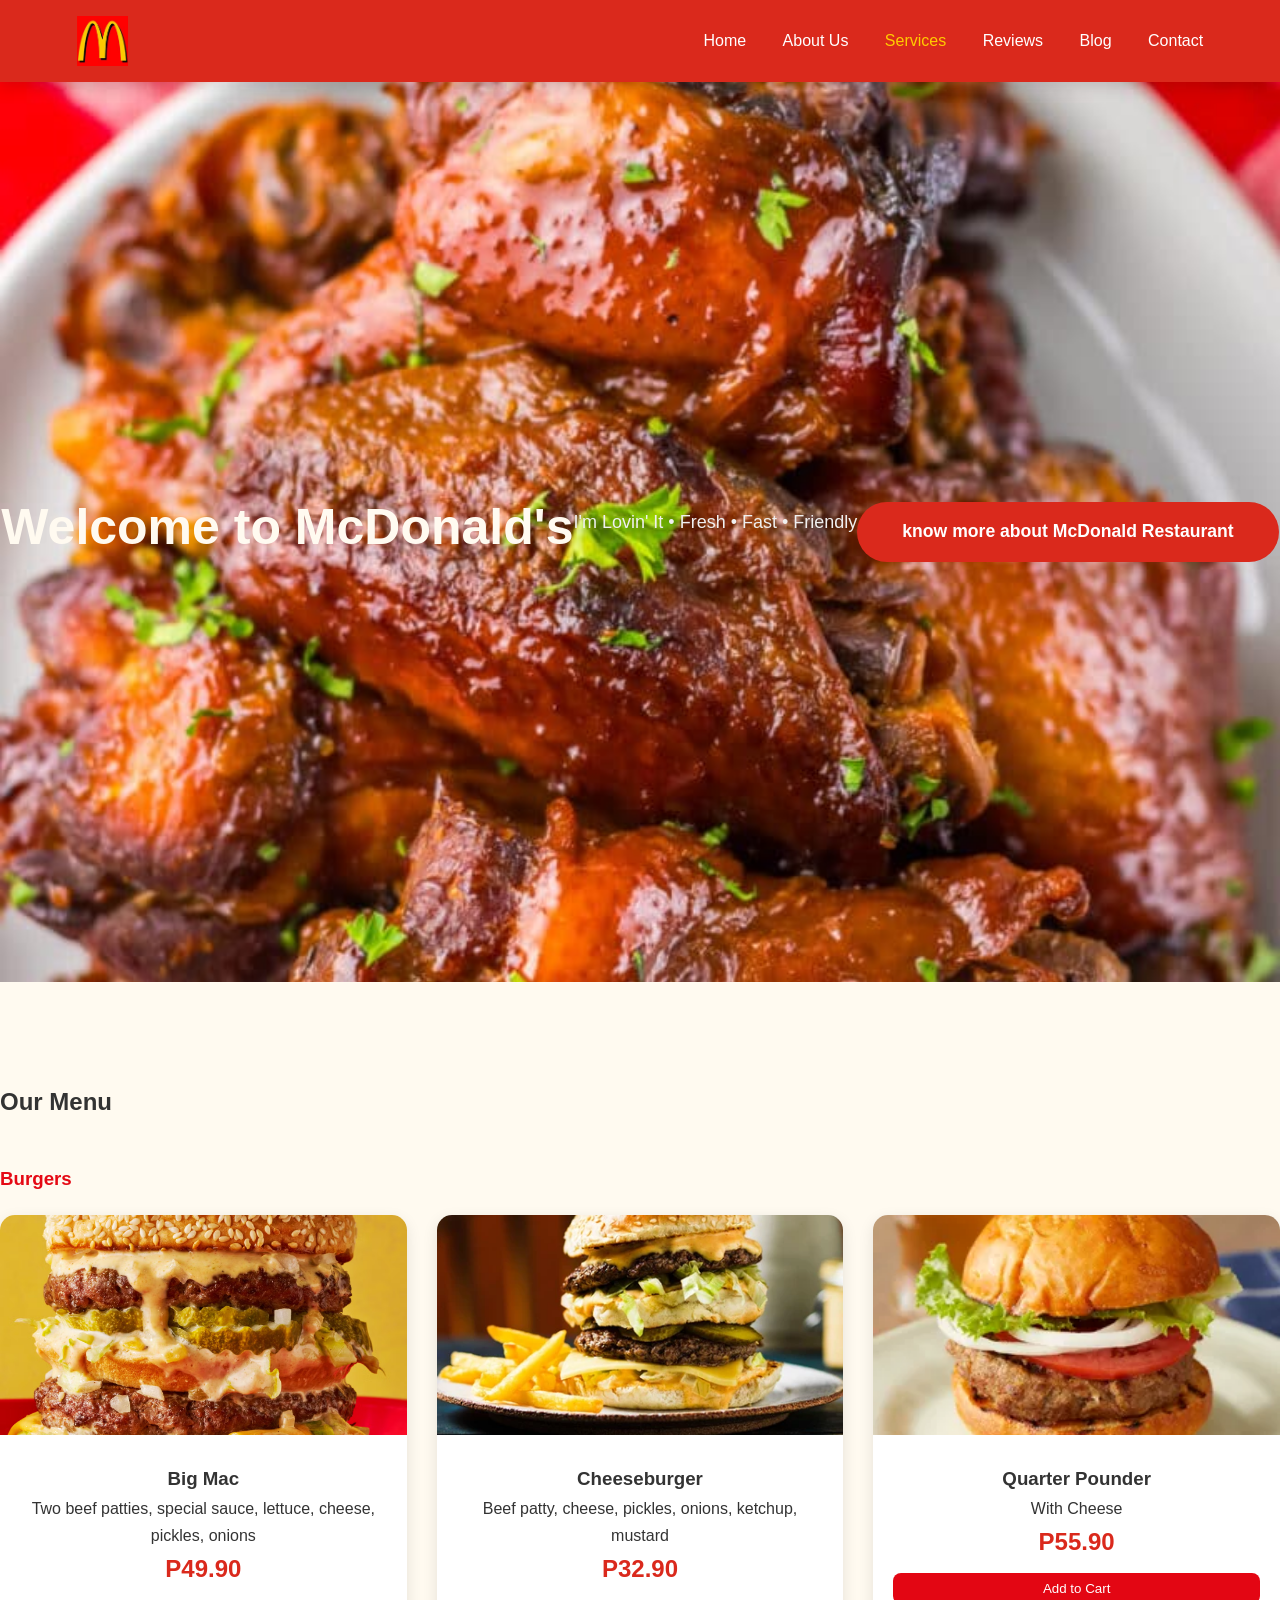
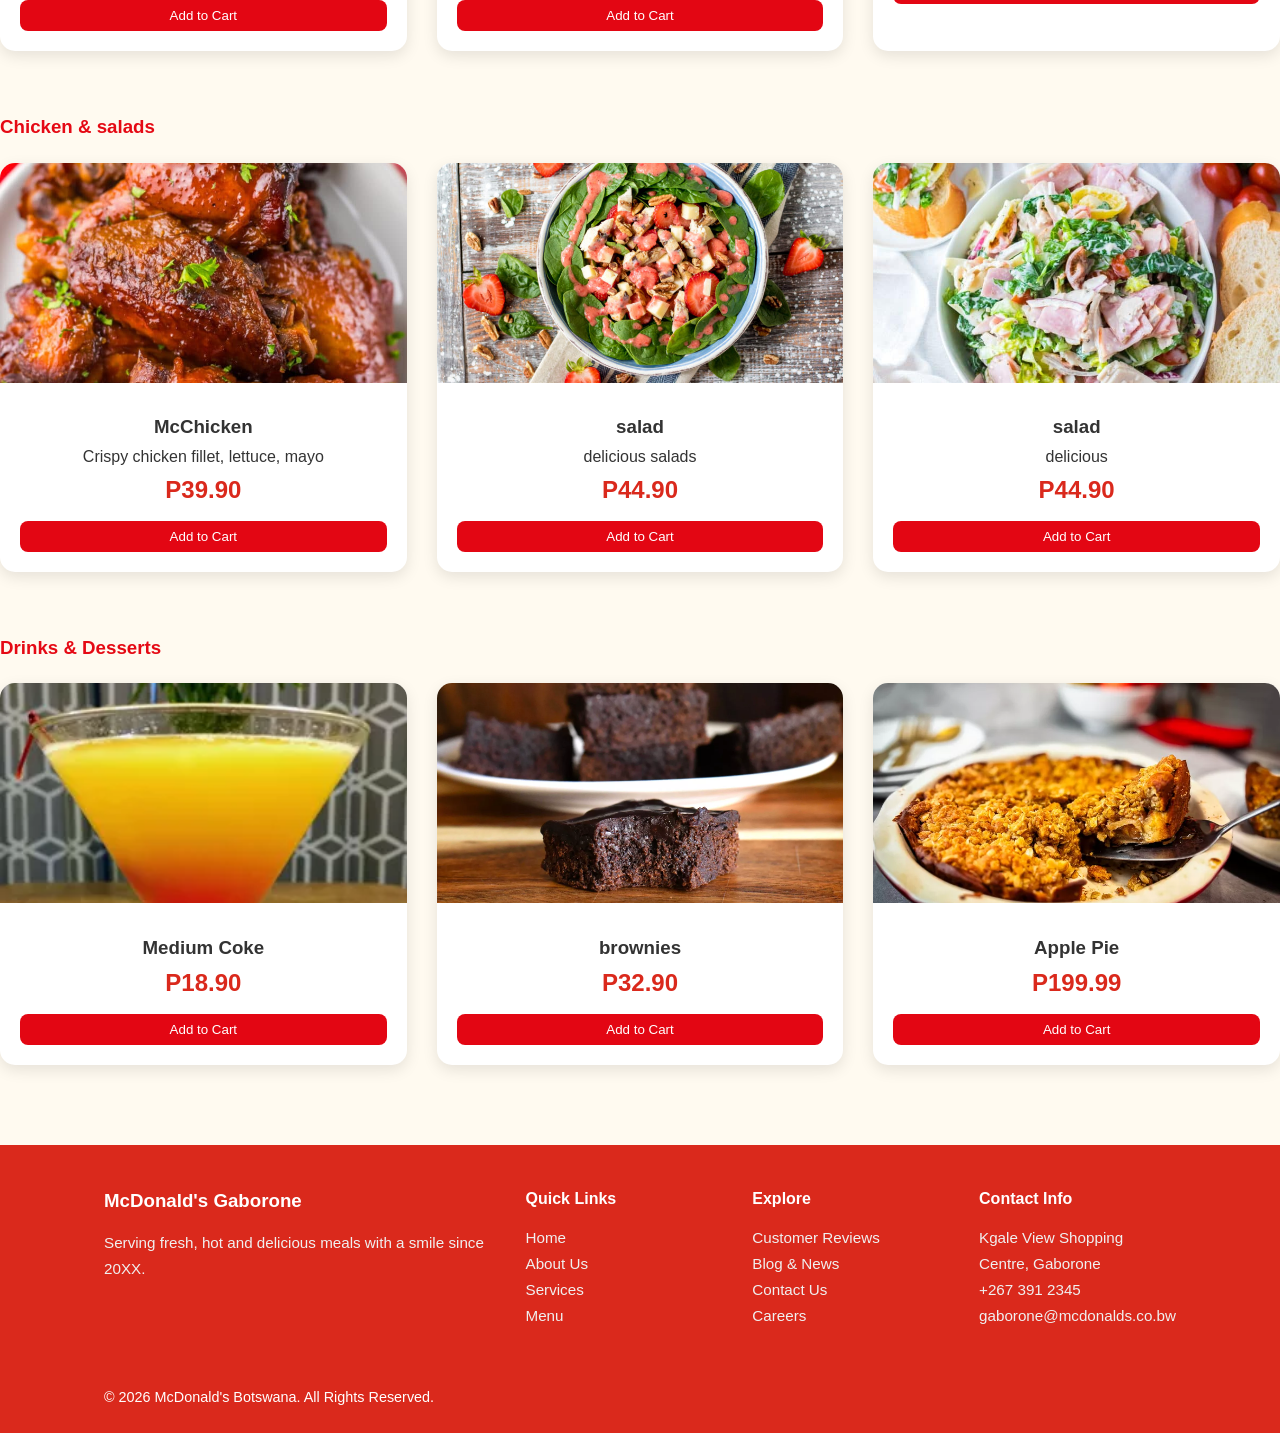
==== services.html @ b5c473f5 "add website files" ====
<!DOCTYPE html>
<html lang="en">
<head>
    <meta charset="UTF-8">
    <meta name="viewport" content="width=device-width, initial-scale=1.0">
    <title>Our Services | McDonald's </title>
    <link rel="stylesheet" href="style.css">
    <link href="https://cdn.jsdelivr.net/npm/bootstrap@5.3.3/dist/css/bootstrap.min.css" rel="style.css">
    
</head>
<body>

    <header>
        <div class="logo">
            <img src="images/logo.jpg" alt="Mc Donald logo" class="logo-img">
        </div>
        <nav>
            <a href="index.html">Home</a>
            <a href="about-us.html">About Us</a>
            <a href="services.html">Services</a>
            <a href="reviews.html">Reviews</a>
            <a href="blog.html">Blog</a>
            <a href="contact.html">Contact</a>
        </nav>
    </header>
    <section class="hero">
        <h1>Welcome to McDonald's </h1>
        <p class="tagline">I'm Lovin' It • Fresh • Fast • Friendly</p>
        <a href="services.html" class="btn">know more about McDonald Restaurant</a>
        <!-- Hero Section -->
    </section>
   
 

    <section style="padding-top: 100px;">
        <h2>Our Menu</h2>
        
        <!-- Burgers -->
        <h3 style="margin: 40px 0 20px; color: #E50914;">Burgers</h3>
        <div class="menu-grid">
            <div class="menu-card">
                <img src="images/big-mac.avif" alt="Big Mac">
                <div class="menu-info">
                    <h3>Big Mac</h3>
                    <p>Two beef patties, special sauce, lettuce, cheese, pickles, onions</p>
                    <p class="price">P49.90</p>
                </div>
            </div>
            <div class="menu-card">
                <img src="images/Cheeseburger.webp" alt="Cheeseburger">
                <div class="menu-info">
                    <h3>Cheeseburger</h3>
                    <p>Beef patty, cheese, pickles, onions, ketchup, mustard</p>
                    <p class="price">P32.90</p>
                </div>
            </div>
            <div class="menu-card">
                <img src="images/burger.webp" alt="Quarter Pounder">
                <div class="menu-info">
                    <h3>Quarter Pounder</h3>
                    <p>With Cheese</p>
                    <p class="price">P55.90</p>
                </div>
            </div>
        </div>
    </section>
        <section>
        <h3 style="margin: 60px 0 20px; color: #E50914;">Chicken & salads</h3>
        <div class="menu-grid">
            <div class="menu-card">
                <img src="images/chicken.jpg" alt="McChicken">
                <div class="menu-info">
                    <h3>McChicken</h3>
                    <p>Crispy chicken fillet, lettuce, mayo</p>
                    <p class="price">P39.90</p>
                </div>
            </div>
            <div class="menu-card">
                <img src="images/salad2.jpg" alt="salad ">
                <div class="menu-info">
                    <h3>salad</h3>
                    <p>delicious salads</p>
                    <p class="price">P44.90</p>
                </div>
            </div>
        
         <div class="menu-card">
                <img src="images/salad.jpg" alt="salad">
                <div class="menu-info">
                    <h3>salad</h3>
                    <p>delicious</p>
                    <p class="price">P44.90</p>
                </div>
            </div>
        </div>
        </section>
        
             <section>
        <h3 style="margin: 60px 0 20px; color: #E50914;">Drinks & Desserts</h3>
        <div class="menu-grid">
            <div class="menu-card">
                <img src="images/drink.webp" alt="pineapple drink">
                <div class="menu-info">
                    <h3>Medium Coke</h3>
                    <p class="price">P18.90</p>
                </div>
            </div>
            <div class="menu-card">
                <img src="images/brownies.webp" alt="McFlurry">
                <div class="menu-info">
                    <h3>brownies</h3>
                    <p class="price">P32.90</p>
                </div>
            </div>
            <div class="menu-card">
                <img src="images/applepie.webp" alt="Apple Pie">
                <div class="menu-info">
                    <h3>Apple Pie</h3>
                    <p class="price">P199.99</p>
                </div>
            </div>
        </div>
             </section>

    <footer>
    <div class="footer-container">
        <div class="footer-grid">

            <!-- Column 1: About -->
            <div class="footer-column">
                <h3>McDonald's Gaborone</h3>
                <p>Serving fresh, hot and delicious meals with a smile since 20XX.</p>
            </div>

            <!-- Column 2: Quick Links -->
            <div class="footer-column">
                <h4>Quick Links</h4>
                <ul>
                    <li><a href="index.html">Home</a></li>
                    <li><a href="about-us.html">About Us</a></li>
                    <li><a href="services.html">Services</a></li>
                    <li><a href="menu.html">Menu</a></li>
                </ul>
            </div>

            <!-- Column 3: Explore -->
            <div class="footer-column">
                <h4>Explore</h4>
                <ul>
                    <li><a href="reviews.html">Customer Reviews</a></li>
                    <li><a href="blog.html">Blog & News</a></li>
                    <li><a href="contact.html">Contact Us</a></li>
                    <li><a href="#">Careers</a></li>
                </ul>
            </div>

            <!-- Column 4: Contact -->
            <div class="footer-column">
                <h4>Contact Info</h4>
                <ul>
                    <li><i class="fas fa-map-marker-alt"></i> Kgale View Shopping Centre, Gaborone</li>
                    <li><i class="fas fa-phone"></i> +267 391 2345</li>
                    <li><i class="fas fa-envelope"></i> gaborone@mcdonalds.co.bw</li>
                </ul>
            </div>

        </div>

        <!-- Bottom Bar -->
        <div class="footer-bottom">
            <p>&copy; 2026 McDonald's Botswana. All Rights Reserved.</p>
        
        </div>
    </div>
</footer>
<script src="script.js"></script>

</body>
</html>
---- style.css ----
:root {
    --red: #DA291C;
    --yellow: #FFCC00;
    --dark: #222222;
    --light: #fffaf0;
}
* {
    margin: 0;
    padding: 0;
    box-sizing: border-box;
}
html, body {
    width: 100%;
    overflow-x: hidden;
}
body {
    font-family: 'Roboto', sans-serif;
    background: var(--light);
    color: #333;
    line-height: 1.7;
}
h1, h2, h3, h4 {
    font-family: 'Poppins', sans-serif;
}
header {
    background: var(--red);
    color: white;
    padding: 1rem 6%;
    display: flex;
    justify-content: space-between;
    align-items: center;
    box-shadow: 0 4px 15px rgba(0,0,0,0.15);
    position: sticky;
    top: 0;
    z-index: 1000;
}
.logo {
    display: flex;
    align-items: center;
    gap: 10px;
}
.logo-img {
    height: 50px;
    width: auto;
    transition: all 0.3s ease;
}
.logo-img:hover {
    transform: scale(1.08);
}
.logo-text {
    color: white;
    font-weight: 700;
    font-size: 1.6rem;
}
nav a {
    color: white;
    text-decoration: none;
    margin-left: 2rem;
    font-weight: 500;
    transition: color 0.3s;
}
nav a:hover,
nav a.active {
    color: var(--yellow);
}
.hero {
    width: 100%;
    min-height: 100vh;
    margin: 0;
    background-image: url(images/chicken.jpg);
    background-size: cover;
    background-position: center;
    background-repeat: no-repeat;
    display: flex;
    justify-content: center;
    align-items: center;
    position: relative;
}
.hero-content {
    color: white;
    text-align: center;
    max-width: 900px;
    padding: 0 5%;
    z-index: 2;
}
.hero h1 {
    font-size: 50px;
    margin-bottom: 10px;
    color: #fffaf0;
}
.hero p {
    font-size: 18px;
    margin-bottom: 20px;
    color: #f0f0f0;
}
.btn {
    display: inline-block;
    padding: 15px 45px;
    background: var(--red);
    color: white;
    text-decoration: none;
    border-radius: 50px;
    font-size: 1.1rem;
    font-weight: 600;
    cursor: pointer;
    transition: all 0.3s ease;
    border: none;
}
.btn:hover {
    background: var(--yellow);
    color: #222;
    transform: scale(1.08);
}
.container {
    max-width: 1200px;
    margin: 0 auto;
    padding: 0 5%;
}
.section-title {
    text-align: center;
    color: var(--red);
    font-size: 2.8rem;
    margin-bottom: 1rem;
}
.summary-text {
    font-size: 1.2rem;
    text-align: center;
    max-width: 900px;
    margin: 0 auto 3rem;
    color: #444;
}
.grid {
    display: grid;
    grid-template-columns: repeat(auto-fit, minmax(280px, 1fr));
    gap: 2rem;
}
.card {
    background: white;
    border-radius: 20px;
    padding: 2rem;
    box-shadow: 0 10px 30px rgba(0,0,0,0.08);
    border: 5px solid var(--yellow);
    transition: all 0.3s ease;
    text-align: center;
}
.card:hover {
    transform: translateY(-10px);
    box-shadow: 0 15px 35px rgba(218, 41, 28, 0.15);
}
.card h3 {
    color: var(--red);
    margin-bottom: 1rem;
    font-size: 1.5rem;
}
.menu-grid {
    display: grid;
    grid-template-columns: repeat(auto-fit, minmax(280px, 1fr));
    gap: 30px;
}
.menu-card {
    background: white;
    border-radius: 15px;
    overflow: hidden;
    box-shadow: 0 5px 15px rgba(0,0,0,0.1);
    transition: transform 0.3s;
}
.menu-card:hover {
    transform: translateY(-10px);
}
.menu-card img {
    width: 100%;
    height: 220px;
    object-fit: cover;
}
.menu-info {
    padding: 20px;
    text-align: center;
}
.price {
    color: var(--red);
    font-size: 1.5rem;
    font-weight: bold;
}
.featured-post {
    display: grid;
    grid-template-columns: 1fr 1fr;
    gap: 3rem;
    background: white;
    border-radius: 20px;
    overflow: hidden;
    box-shadow: 0 15px 40px rgba(0,0,0,0.1);
    margin-bottom: 5rem;
    border: 5px solid var(--yellow);
}
.category {
    position: absolute;
    top: 20px;
    left: 20px;
    background: var(--yellow);
    color: #222;
    padding: 8px 20px;
    border-radius: 30px;
    font-weight: 600;
    font-size: 0.95rem;
}
.featured-content {
    padding: 2.5rem;
    display: flex;
    flex-direction: column;
    justify-content: center;
}
.featured-content h2 {
    color: var(--red);
    font-size: 2.2rem;
    margin-bottom: 0.8rem;
    line-height: 1.3;
}
.blog-date {
    color: #666;
    font-size: 0.95rem;
    margin-bottom: 1.2rem;
}
.blog-date::before {
    content: "📅 "
}   
.rating-summary {
    text-align: center;
    margin: 3rem 0 4rem;
}
.rating-summary h2 {
    font-size: 3.5rem;
    color: var(--red);
    margin-bottom: 0.5rem;
}
.stars {
    font-size: 2.5rem;
    color: var(--yellow);
    letter-spacing: 5px;
}
.review-card {
    border: 5px solid var(--yellow);
}
.review-card .stars {
    font-size: 1.8rem;
    color: var(--yellow);
    margin-bottom: 1.2rem;
}
.review-text {
    font-size: 1.1rem;
    line-height: 1.6;
    color: #444;
    margin-bottom: 1.5rem;
}
.reviewer strong {
    color: var(--red);
    font-size: 1.1rem;
}
.contact-grid {
    display: grid;
    grid-template-columns: 1fr 1.1fr;
    gap: 4.5rem;
    margin: 4rem 0;
}
.form-row {
    display: grid;
    grid-template-columns: 1fr 1fr;
    gap: 1.5rem;
}
.form-group {
    margin-bottom: 1.8rem;
}
.form-group label {
    display: block;
    margin-bottom: 8px;
    font-weight: 500;
    color: #333;
    font-size: 1.02rem;
}
.form-group input,
.form-group select,
.form-group textarea {
    width: 100%;
    padding: 16px 18px;
    border: 2px solid #ddd;
    border-radius: 12px;
    font-size: 1.02rem;
    transition: all 0.3s ease;
    background: white;
}
.form-group input:focus,
.form-group select:focus,
.form-group textarea:focus {
    border-color: var(--yellow);
    box-shadow: 0 0 0 4px rgba(255, 204, 0, 0.15);
    outline: none;
}
.submit-btn {
    background: var(--red);
    color: white;
    border: none;
    padding: 16px 40px;
    font-size: 1.15rem;
    font-weight: 600;
    border-radius: 50px;
    cursor: pointer;
    width: 100%;
    margin-top: 1rem;
    transition: all 0.3s ease;
}
.submit-btn:hover {
    background: var(--yellow);
    color: #222;
    transform: translateY(-3px);
}
.intro {
    text-align: center;
    max-width: 800px;
    margin: 0 auto 60px;
}
.timeline {
    display: grid;
    grid-template-columns: repeat(auto-fit, minmax(280px, 1fr));
    gap: 25px;
}
.timeline-item {
    background: white;
    padding: 25px;
    border-radius: 12px;
    border-left: 6px solid var(--red);
}
footer {
    background: var(--red);
    color: white;
    padding: 2.5rem 0 1.5rem;
    margin-top: 5rem;
}
.footer-container {
    max-width: 1200px;
    margin: 0 auto;
    padding: 0 5%;
}
.footer-grid {
    display: grid;
    grid-template-columns: 2fr 1fr 1fr 1fr;
    gap: 2rem;
    margin-bottom: 2rem;
}
.footer-column h3,
.footer-column h4 {
    color: white;
    margin-bottom: 0.8rem;
}
.footer-column p,
.footer-column ul li {
    color: #f0f0f0;
    font-size: 0.95rem;
}
.footer-column ul {
    list-style: none;
    padding: 0;
}
.footer-column ul a {
    color: #f0f0f0;
    text-decoration: none;
    transition: color 0.3s;
}
.footer-column ul a:hover {
    color: var(--yellow);
}
.footer-bottom {
    
    padding-top: 1.5rem;
    display: flex;
    justify-content: space-between;
    align-items: center;
    flex-wrap: wrap;
    gap: 1rem;
    font-size: 0.9rem;
}
@keyframes slideFromTop {
    from { opacity: 0; transform: translateY(-80px); }
    to { opacity: 1; transform: translateY(0); }
}
@keyframes slideFromLeft {
    from { opacity: 0; transform: translateX(-80px); }
    to { opacity: 1; transform: translateX(0); }
}
@keyframes slideFromRight {
    from { opacity: 0; transform: translateX(80px); }
    to { opacity: 1; transform: translateX(0); }
}
@media (max-width: 768px) {
    .hero h1 { font-size: 3rem; }
    header { 
        flex-direction: column; 
        gap: 1rem; 
        padding: 1rem 5%; 
    }
    nav a { margin: 0 1rem; }
    
    .featured-post {
        grid-template-columns: 1fr;
    }
    
    .contact-grid {
        grid-template-columns: 1fr;
        gap: 3rem;
    }
    
    .form-row {
        grid-template-columns: 1fr;
    }
    
    .footer-grid {
        grid-template-columns: 1fr 1fr;
    }
}

@media (max-width: 600px) {
    .hero h1 { font-size: 2.5rem; }
    .footer-grid {
        grid-template-columns: 1fr;
    }
}
@media(max-width: 600px){
    .hero{
        flex-direction: column;
        text-align: center;
        padding: 20px;
    }
}
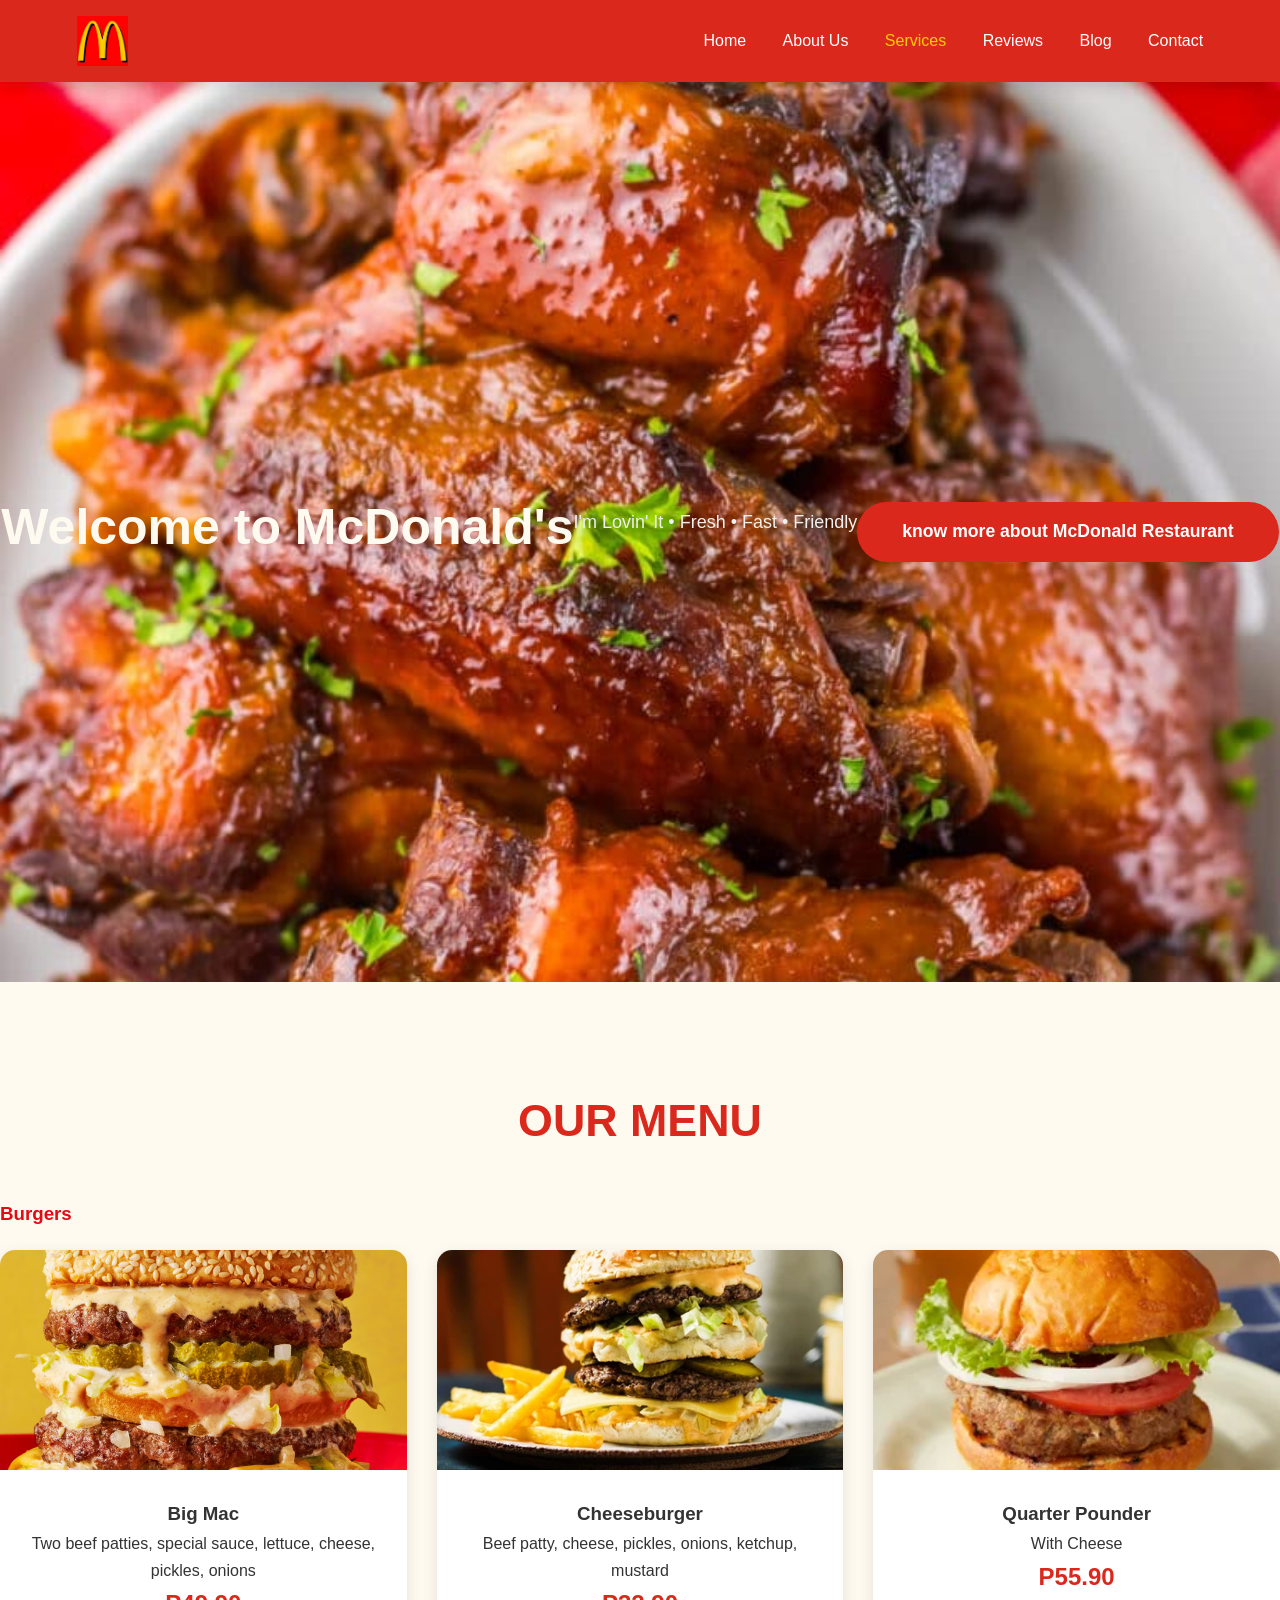
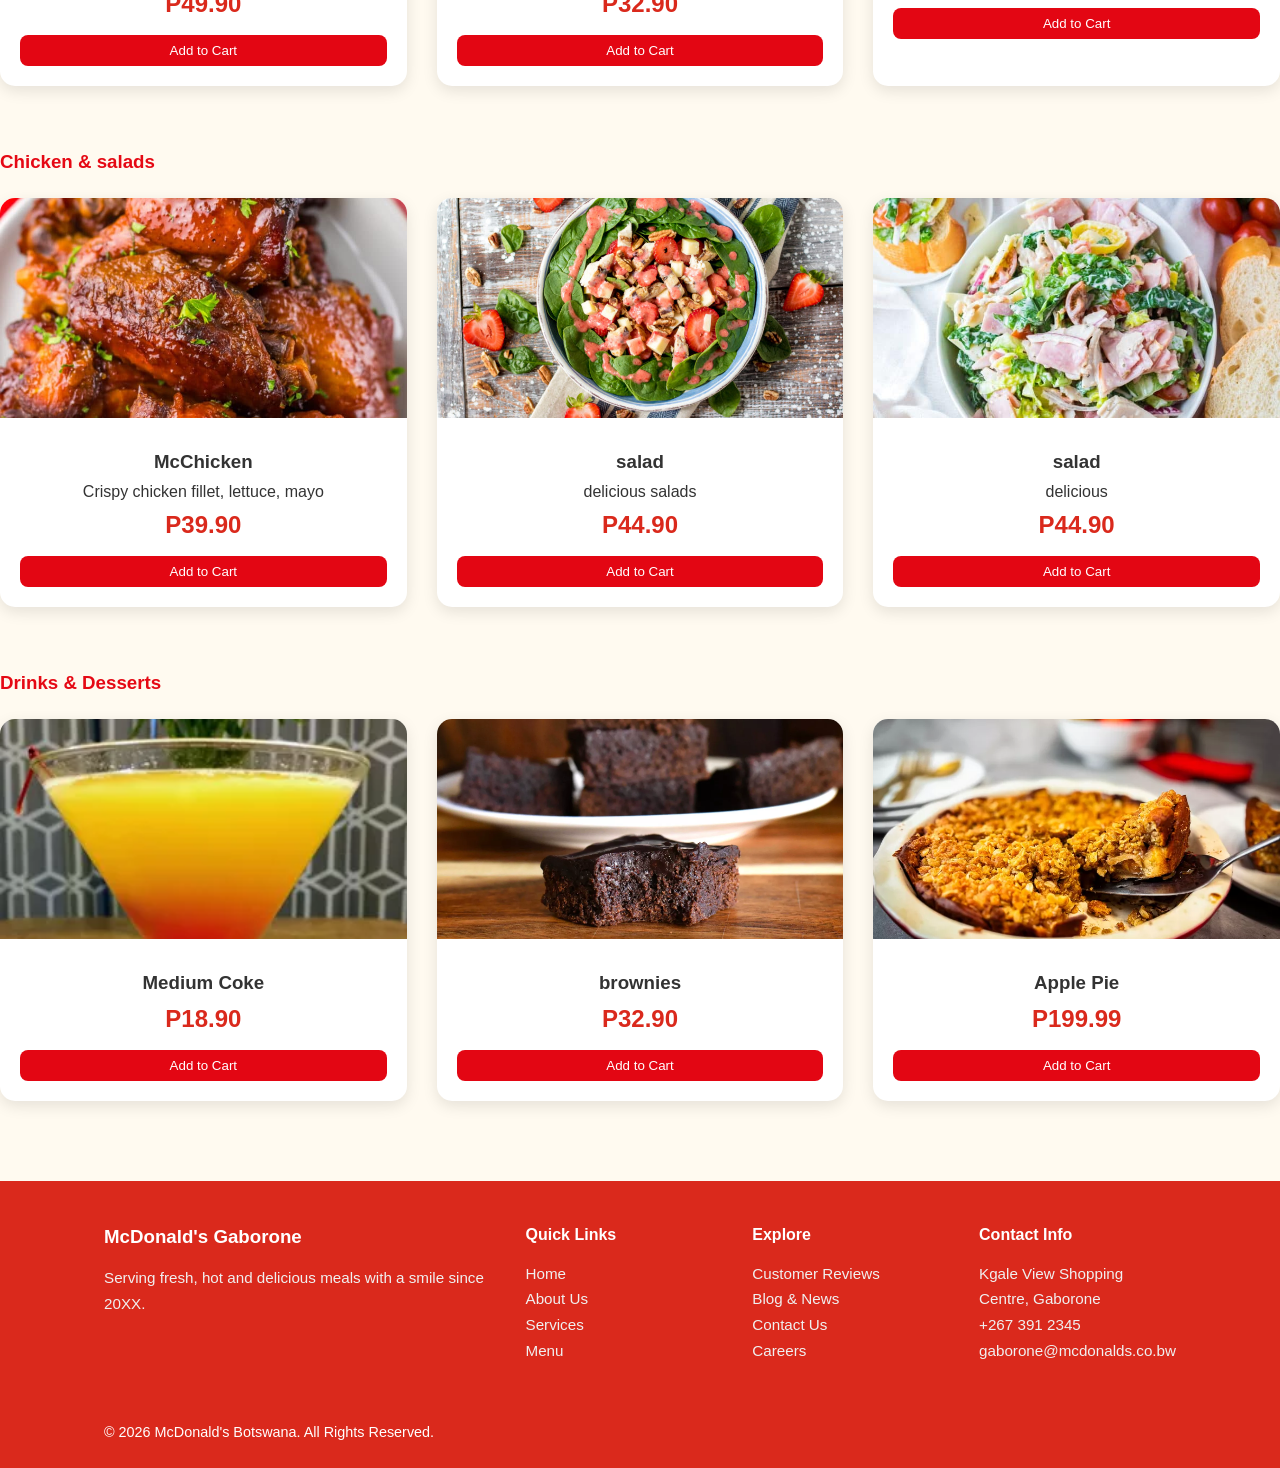
==== commit f5367e23: "Add files via upload" ====
--- a/services.html
+++ b/services.html
@@ -33,7 +33,7 @@
  
 
     <section style="padding-top: 100px;">
-        <h2>Our Menu</h2>
+         <h2 class="section-title">OUR MENU</h2>
         
         <!-- Burgers -->
         <h3 style="margin: 40px 0 20px; color: #E50914;">Burgers</h3>
